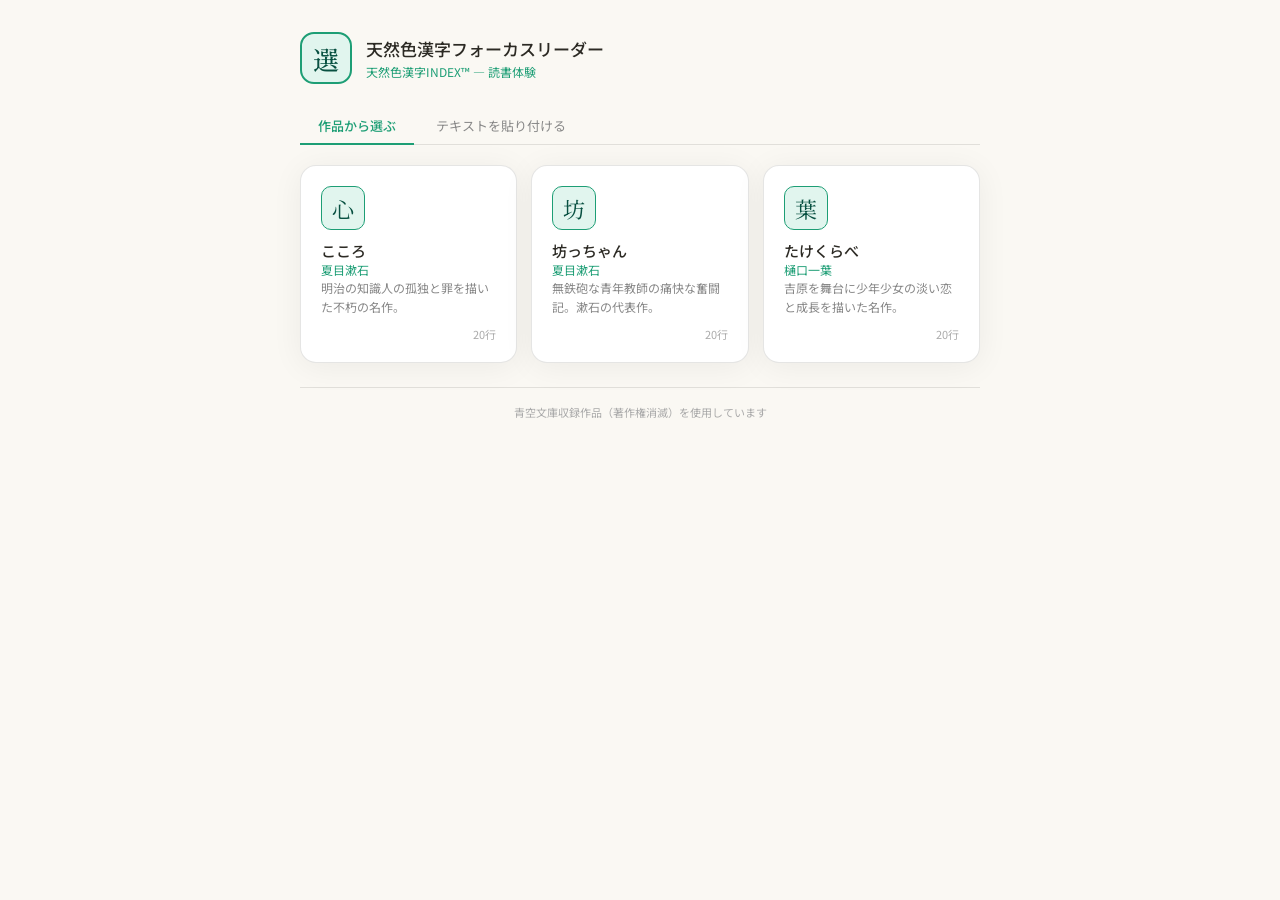
==== index.html @ ae659292 "first commit" ====
<!DOCTYPE html>
<html lang="ja">
<head>
  <meta charset="UTF-8">
  <meta name="viewport" content="width=device-width, initial-scale=1.0">
  <title>天然色漢字フォーカスリーダー</title>
  <link rel="preconnect" href="https://fonts.googleapis.com">
  <link href="https://fonts.googleapis.com/css2?family=Noto+Serif+JP:wght@300;400;500&family=Noto+Sans+JP:wght@300;400;500&display=swap" rel="stylesheet">
  <link rel="stylesheet" href="css/style.css">
</head>
<body>

<div id="top-app">
  <header id="top-header">
    <div id="logo-kanji">選</div>
    <div>
      <div id="logo-title">天然色漢字フォーカスリーダー</div>
      <div id="logo-sub">天然色漢字INDEX™ — 読書体験</div>
    </div>
  </header>

  <!-- モード切替タブ -->
  <div id="mode-tabs">
    <button class="mode-tab active" data-tab="books">作品から選ぶ</button>
    <button class="mode-tab" data-tab="custom">テキストを貼り付ける</button>
  </div>

  <!-- 作品選択 -->
  <main id="tab-books">
    <div id="book-grid"></div>
  </main>

  <!-- テキスト入力 -->
  <div id="tab-custom" style="display:none">
    <p class="section-label">論文・資料・ビジネス文書などを貼り付けてください</p>
    <textarea id="input-text" placeholder="ここにテキストを貼り付けてください。長文の資料、論文、ビジネス文書など何でもOKです。"></textarea>

    <p class="section-label">区切り方を選択</p>
    <div class="split-row">
      <button class="split-btn active" data-mode="kuten">句点（。）ごと</button>
      <button class="split-btn" data-mode="touten">読点（、）ごと</button>
      <button class="split-btn" data-mode="both">句点＋読点</button>
      <button class="split-btn" data-mode="line">改行ごと</button>
      <button class="split-btn" data-mode="word">単語ごと</button>
    </div>

    <button id="start-custom-btn" disabled>読み始める</button>
  </div>

  <footer id="top-footer">
    青空文庫収録作品（著作権消滅）を使用しています
  </footer>
</div>

<script src="data/kokoro.js"></script>
<script src="data/botchan.js"></script>
<script src="data/takekurabe.js"></script>
<script>
  // --- タブ切替 ---
  const tabs = document.querySelectorAll('.mode-tab');
  tabs.forEach(tab => {
    tab.addEventListener('click', () => {
      tabs.forEach(t => t.classList.remove('active'));
      tab.classList.add('active');
      document.getElementById('tab-books').style.display = tab.dataset.tab === 'books' ? 'block' : 'none';
      document.getElementById('tab-custom').style.display = tab.dataset.tab === 'custom' ? 'block' : 'none';
    });
  });

  // --- 作品カード生成 ---
  const books = [KOKORO, BOTCHAN, TAKEKURABE];
  const grid = document.getElementById('book-grid');
  books.forEach(book => {
    const card = document.createElement('div');
    card.className = 'book-card';
    card.innerHTML = `
      <div class="book-kanji">${book.kanji}</div>
      <div class="book-info">
        <div class="book-title">${book.title}</div>
        <div class="book-author">${book.author}</div>
        <div class="book-desc">${book.description}</div>
      </div>
      <div class="book-lines">${book.lines.length}行</div>
    `;
    card.addEventListener('click', () => {
      localStorage.setItem('selectedBook', book.id);
      localStorage.removeItem('customChunks');
      window.location.href = 'reader.html';
    });
    grid.appendChild(card);
  });

  // --- 区切りモード選択 ---
  let splitMode = 'kuten';
  document.querySelectorAll('.split-btn').forEach(btn => {
    btn.addEventListener('click', () => {
      document.querySelectorAll('.split-btn').forEach(b => b.classList.remove('active'));
      btn.classList.add('active');
      splitMode = btn.dataset.mode;
    });
  });

  // --- テキスト入力 ---
  const inputText = document.getElementById('input-text');
  const startBtn = document.getElementById('start-custom-btn');

  inputText.addEventListener('input', () => {
    startBtn.disabled = inputText.value.trim().length < 5;
  });

  function splitText(text, m) {
    let parts = [];
    if (m === 'kuten')  parts = text.split(/(?<=。)/).map(s => s.trim()).filter(Boolean);
    else if (m === 'touten') parts = text.split(/(?<=、)/).map(s => s.trim()).filter(Boolean);
    else if (m === 'both')   parts = text.split(/(?<=[。、])/).map(s => s.trim()).filter(Boolean);
    else if (m === 'line')   parts = text.split(/\n+/).map(s => s.trim()).filter(Boolean);
    else if (m === 'word')   parts = text.match(/[\u4e00-\u9fff\u3040-\u30ff\uff00-\uffef]{1,8}|[a-zA-Z0-9]+|[^\s]/g) || [];
    return parts.filter(p => p.length > 0);
  }

  startBtn.addEventListener('click', () => {
    const text = inputText.value.trim();
    const chunks = splitText(text, splitMode);
    if (chunks.length === 0) return;
    localStorage.setItem('customChunks', JSON.stringify(chunks));
    localStorage.setItem('splitMode', splitMode);
    localStorage.removeItem('selectedBook');
    window.location.href = 'reader.html';
  });
</script>
</body>
</html>
---- css/style.css ----
/* ===== 天然色漢字フォーカスリーダー v3 — 共通スタイル ===== */

*, *::before, *::after { box-sizing: border-box; margin: 0; padding: 0; }

:root {
  --ac: #1d9e75;
  --ac-bg: #e1f5ee;
  --ac-text: #085041;
  --tx: #2c2a24;
  --su: #fff;
  --bd: rgba(44,42,36,0.12);
  --mu: rgba(44,42,36,0.13);
  --shadow: 0 4px 32px rgba(0,0,0,0.06);
}

@media (prefers-color-scheme: dark) {
  :root {
    --ac: #5dcaa5;
    --ac-bg: #04342c;
    --ac-text: #9fe1cb;
    --tx: #e8e4d8;
    --su: #1e1d1a;
    --bd: rgba(232,228,216,0.1);
    --mu: rgba(232,228,216,0.12);
    --shadow: 0 4px 32px rgba(0,0,0,0.3);
  }
}

html, body {
  min-height: 100%;
  background: #faf8f3;
  color: var(--tx);
  font-family: 'Noto Serif JP', serif;
}

@media (prefers-color-scheme: dark) {
  html, body { background: #141412; }
}

/* ===== トップページ ===== */

body:has(#top-app) {
  display: flex;
  align-items: flex-start;
  justify-content: center;
  padding: 2rem 1.5rem;
}

#top-app { width: 100%; max-width: 680px; }

#top-header {
  display: flex;
  align-items: center;
  gap: 14px;
  margin-bottom: 1.5rem;
}

#logo-kanji {
  width: 52px;
  height: 52px;
  border-radius: 14px;
  background: var(--ac-bg);
  border: 2px solid var(--ac);
  display: flex;
  align-items: center;
  justify-content: center;
  font-size: 26px;
  color: var(--ac-text);
  font-family: 'Noto Serif JP', serif;
  font-weight: 500;
  flex-shrink: 0;
}

#logo-title {
  font-size: 17px;
  font-weight: 500;
  color: var(--tx);
  font-family: 'Noto Sans JP', sans-serif;
}

#logo-sub {
  font-size: 12px;
  color: var(--ac);
  font-family: 'Noto Sans JP', sans-serif;
  margin-top: 2px;
}

/* モード切替タブ */
#mode-tabs {
  display: flex;
  gap: 4px;
  margin-bottom: 1.25rem;
  border-bottom: 1px solid var(--bd);
  padding-bottom: 0;
}

.mode-tab {
  padding: 8px 18px;
  font-size: 13px;
  font-family: 'Noto Sans JP', sans-serif;
  color: #888;
  background: none;
  border: none;
  border-bottom: 2px solid transparent;
  cursor: pointer;
  transition: all 0.15s;
  margin-bottom: -1px;
}

.mode-tab:hover { color: var(--tx); }

.mode-tab.active {
  color: var(--ac);
  border-bottom-color: var(--ac);
  font-weight: 500;
}

/* 作品グリッド */
#book-grid {
  display: grid;
  grid-template-columns: repeat(auto-fill, minmax(200px, 1fr));
  gap: 14px;
  margin-bottom: 1.5rem;
}

.book-card {
  background: var(--su);
  border: 1px solid var(--bd);
  border-radius: 16px;
  padding: 1.25rem;
  cursor: pointer;
  transition: all 0.2s ease;
  display: flex;
  flex-direction: column;
  gap: 10px;
  box-shadow: var(--shadow);
}

.book-card:hover {
  border-color: var(--ac);
  transform: translateY(-2px);
}

.book-kanji {
  width: 44px;
  height: 44px;
  border-radius: 10px;
  background: var(--ac-bg);
  border: 1.5px solid var(--ac);
  display: flex;
  align-items: center;
  justify-content: center;
  font-size: 22px;
  color: var(--ac-text);
  font-family: 'Noto Serif JP', serif;
}

.book-title {
  font-size: 15px;
  font-weight: 500;
  color: var(--tx);
  font-family: 'Noto Sans JP', sans-serif;
}

.book-author {
  font-size: 12px;
  color: var(--ac);
  font-family: 'Noto Sans JP', sans-serif;
}

.book-desc {
  font-size: 12px;
  color: #888;
  font-family: 'Noto Sans JP', sans-serif;
  line-height: 1.6;
}

.book-lines {
  font-size: 11px;
  color: #aaa;
  font-family: 'Noto Sans JP', sans-serif;
  text-align: right;
}

/* テキスト入力エリア */
#tab-custom { padding-bottom: 1.5rem; }

.section-label {
  display: block;
  font-size: 12px;
  color: #888;
  font-family: 'Noto Sans JP', sans-serif;
  margin-bottom: 8px;
}

textarea {
  width: 100%;
  height: 160px;
  padding: 12px;
  border: 1px solid var(--bd);
  border-radius: 12px;
  background: var(--su);
  color: var(--tx);
  font-size: 14px;
  font-family: 'Noto Serif JP', serif;
  line-height: 1.8;
  resize: vertical;
  margin-bottom: 16px;
  transition: border-color 0.15s;
}

textarea:focus { outline: none; border-color: var(--ac); }

.split-row {
  display: flex;
  gap: 8px;
  flex-wrap: wrap;
  margin-bottom: 16px;
}

.split-btn {
  padding: 7px 14px;
  border-radius: 8px;
  border: 1px solid var(--bd);
  background: var(--su);
  color: var(--tx);
  font-size: 13px;
  font-family: 'Noto Sans JP', sans-serif;
  cursor: pointer;
  transition: all 0.15s;
}

.split-btn:hover { background: var(--ac-bg); border-color: var(--ac); color: var(--ac-text); }

.split-btn.active {
  background: var(--ac-bg);
  border-color: var(--ac);
  color: var(--ac-text);
  font-weight: 500;
}

#start-custom-btn {
  width: 100%;
  padding: 12px;
  border-radius: 10px;
  border: none;
  background: var(--ac);
  color: #fff;
  font-size: 15px;
  font-family: 'Noto Sans JP', sans-serif;
  cursor: pointer;
  transition: opacity 0.15s;
}

#start-custom-btn:hover { opacity: 0.88; }
#start-custom-btn:disabled { opacity: 0.35; cursor: default; }

#top-footer {
  font-size: 11px;
  color: #aaa;
  font-family: 'Noto Sans JP', sans-serif;
  text-align: center;
  padding-top: 1rem;
  border-top: 1px solid var(--bd);
}

/* ===== 読書ページ ===== */

body:has(#app) {
  display: flex;
  align-items: center;
  justify-content: center;
  min-height: 100vh;
  padding: 1.5rem;
}

#app {
  width: 100%;
  max-width: 640px;
  background: var(--su);
  border-radius: 20px;
  border: 1px solid var(--bd);
  overflow: hidden;
  box-shadow: var(--shadow);
}

#header {
  padding: 1rem 1.5rem;
  border-bottom: 1px solid var(--bd);
  display: flex;
  align-items: center;
  gap: 12px;
}

#btn-back {
  font-size: 12px;
  color: var(--ac);
  font-family: 'Noto Sans JP', sans-serif;
  background: none;
  border: none;
  cursor: pointer;
  padding: 4px 0;
  white-space: nowrap;
  flex-shrink: 0;
}

#btn-back:hover { text-decoration: underline; }

#kanji-badge {
  width: 44px;
  height: 44px;
  border-radius: 11px;
  background: var(--ac-bg);
  border: 2px solid var(--ac);
  display: flex;
  align-items: center;
  justify-content: center;
  font-size: 22px;
  color: var(--ac-text);
  font-family: 'Noto Serif JP', serif;
  font-weight: 500;
  flex-shrink: 0;
  transition: all 0.4s ease;
}

#header-info { flex: 1; min-width: 0; }

#header-title {
  font-size: 14px;
  font-weight: 500;
  color: var(--tx);
  font-family: 'Noto Sans JP', sans-serif;
  white-space: nowrap;
  overflow: hidden;
  text-overflow: ellipsis;
}

#header-sub {
  font-size: 11px;
  color: #888;
  font-family: 'Noto Sans JP', sans-serif;
  margin-top: 1px;
}

#brand {
  font-size: 10px;
  font-family: 'Noto Sans JP', sans-serif;
  color: var(--ac);
  letter-spacing: 0.04em;
  background: var(--ac-bg);
  padding: 3px 8px;
  border-radius: 6px;
  white-space: nowrap;
  flex-shrink: 0;
}

#progress-wrap {
  height: 2px;
  background: var(--mu);
  margin: 10px 16px 0;
  border-radius: 2px;
  overflow: hidden;
}

#progress-bar {
  height: 100%;
  background: var(--ac);
  border-radius: 2px;
  transition: width 0.35s ease;
  width: 0%;
}

#progress-label {
  font-size: 11px;
  color: #888;
  font-family: 'Noto Sans JP', sans-serif;
  text-align: right;
  padding: 3px 16px 0;
}

#chunk-info {
  font-size: 11px;
  color: var(--ac);
  font-family: 'Noto Sans JP', sans-serif;
  text-align: center;
  padding: 4px 16px 6px;
  min-height: 24px;
}

#reader-area { position: relative; }

#stage {
  height: 300px;
  overflow: hidden;
  position: relative;
  padding: 0 24px;
}

#track {
  display: flex;
  flex-direction: row;
  height: 100%;
  transition: transform 0.45s cubic-bezier(0.4, 0, 0.2, 1);
  will-change: transform;
}

.col {
  display: flex;
  flex-direction: column;
  justify-content: flex-start;
  writing-mode: vertical-rl;
  text-orientation: mixed;
  height: 100%;
  padding: 16px 0;
  flex-shrink: 0;
  transition: all 0.4s;
  cursor: pointer;
  border-radius: 8px;
}

.col .ct {
  font-family: 'Noto Serif JP', serif;
  letter-spacing: 0.1em;
  line-height: 2;
  font-size: 17px;
  transition: opacity 0.4s, color 0.4s;
}

.col.future .ct  { color: var(--ac); opacity: 0.45; font-weight: 300; }
.col.active .ct  { color: var(--tx); opacity: 1; font-weight: 400; }
.col.active      { background: var(--ac-bg); padding: 16px 8px; }
.col.near .ct    { color: var(--tx); opacity: 0.5; font-weight: 300; }
.col.far .ct     { color: var(--tx); opacity: 0.15; font-weight: 300; }

#fade-l, #fade-r {
  position: absolute;
  top: 0;
  width: 48px;
  height: 100%;
  pointer-events: none;
  z-index: 2;
}

#fade-l { left: 0; background: linear-gradient(to right, var(--su), transparent); }
#fade-r { right: 0; background: linear-gradient(to left, var(--su), transparent); }

#complete-banner {
  display: none;
  flex-direction: column;
  align-items: center;
  justify-content: center;
  gap: 12px;
  padding: 2.5rem 2rem;
  text-align: center;
  height: 300px;
}

#complete-kanji {
  width: 68px;
  height: 68px;
  border-radius: 16px;
  background: var(--ac-bg);
  border: 2px solid var(--ac);
  display: flex;
  align-items: center;
  justify-content: center;
  font-size: 34px;
  color: var(--ac-text);
  font-family: 'Noto Serif JP', serif;
}

#complete-msg {
  font-size: 18px;
  font-weight: 500;
  color: var(--tx);
  font-family: 'Noto Sans JP', sans-serif;
}

#complete-sub {
  font-size: 13px;
  color: #888;
  font-family: 'Noto Sans JP', sans-serif;
}

#reset-btn, #back-btn {
  padding: 10px 24px;
  border-radius: 10px;
  font-size: 14px;
  font-family: 'Noto Sans JP', sans-serif;
  cursor: pointer;
  transition: background 0.15s;
}

#reset-btn { border: 1px solid var(--ac); background: transparent; color: var(--ac); }
#reset-btn:hover { background: var(--ac-bg); }
#back-btn { border: 1px solid var(--bd); background: transparent; color: #888; }
#back-btn:hover { background: var(--ac-bg); color: var(--ac); }

#hint {
  font-size: 11px;
  color: #bbb;
  font-family: 'Noto Sans JP', sans-serif;
  text-align: center;
  padding: 0 16px 6px;
}

#controls {
  display: flex;
  align-items: center;
  justify-content: space-between;
  padding: 10px 16px 14px;
  border-top: 1px solid var(--bd);
  gap: 10px;
}

.ctrl-btn {
  display: flex;
  align-items: center;
  gap: 5px;
  padding: 8px 14px;
  border-radius: 9px;
  border: 0.5px solid var(--bd);
  background: transparent;
  color: var(--tx);
  font-size: 13px;
  font-family: 'Noto Sans JP', sans-serif;
  cursor: pointer;
  transition: background 0.15s;
}

.ctrl-btn:hover { background: var(--ac-bg); }
.ctrl-btn:disabled { opacity: 0.25; cursor: default; }
.ctrl-btn:disabled:hover { background: transparent; }
.ctrl-btn.primary { background: var(--ac); border-color: var(--ac); color: #fff; }
.ctrl-btn.primary:hover { opacity: 0.88; }

#speed-wrap { display: flex; flex-direction: column; align-items: center; gap: 5px; }
#speed-row { display: flex; align-items: center; gap: 7px; }
#speed-row label { font-size: 11px; color: #888; font-family: 'Noto Sans JP', sans-serif; }

input[type=range] {
  -webkit-appearance: none;
  appearance: none;
  width: 72px;
  height: 4px;
  border-radius: 2px;
  background: var(--mu);
  outline: none;
}

input[type=range]::-webkit-slider-thumb {
  -webkit-appearance: none;
  width: 15px;
  height: 15px;
  border-radius: 50%;
  background: var(--ac);
  cursor: pointer;
}

/* ===== レスポンシブ ===== */

@media (max-width: 480px) {
  body:has(#app) { padding: 0; align-items: flex-start; }
  #app { border-radius: 0; box-shadow: none; min-height: 100vh; }
  .ctrl-btn { padding: 8px 10px; font-size: 12px; }
  #brand { display: none; }
  body:has(#top-app) { padding: 1rem; }
  #book-grid { grid-template-columns: 1fr 1fr; gap: 10px; }
  .split-btn { font-size: 12px; padding: 6px 10px; }
}
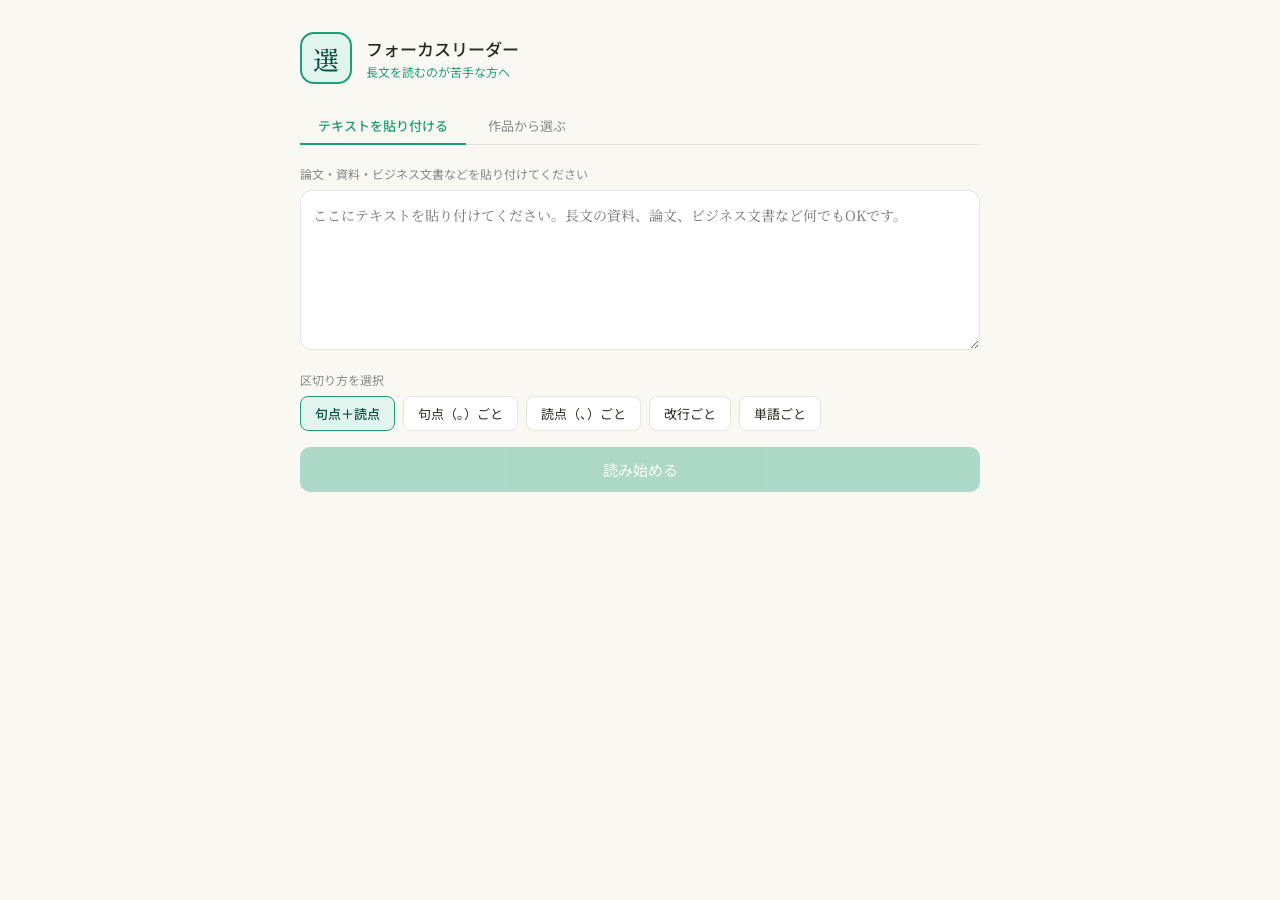
==== commit b5ab40cf: "UI修正" ====
--- a/index.html
+++ b/index.html
@@ -3,7 +3,7 @@
 <head>
   <meta charset="UTF-8">
   <meta name="viewport" content="width=device-width, initial-scale=1.0">
-  <title>天然色漢字フォーカスリーダー</title>
+  <title>フォーカスリーダー</title>
   <link rel="preconnect" href="https://fonts.googleapis.com">
   <link href="https://fonts.googleapis.com/css2?family=Noto+Serif+JP:wght@300;400;500&family=Noto+Sans+JP:wght@300;400;500&display=swap" rel="stylesheet">
   <link rel="stylesheet" href="css/style.css">
@@ -14,32 +14,32 @@
   <header id="top-header">
     <div id="logo-kanji">選</div>
     <div>
-      <div id="logo-title">天然色漢字フォーカスリーダー</div>
-      <div id="logo-sub">天然色漢字INDEX™ — 読書体験</div>
+      <div id="logo-title">フォーカスリーダー</div>
+      <div id="logo-sub">長文を読むのが苦手な方へ</div>
     </div>
   </header>
 
   <!-- モード切替タブ -->
   <div id="mode-tabs">
-    <button class="mode-tab active" data-tab="books">作品から選ぶ</button>
-    <button class="mode-tab" data-tab="custom">テキストを貼り付ける</button>
+    <button class="mode-tab active" data-tab="custom">テキストを貼り付ける</button>
+    <button class="mode-tab" data-tab="books">作品から選ぶ</button>
   </div>
 
   <!-- 作品選択 -->
-  <main id="tab-books">
+  <main id="tab-books" style="display:none">
     <div id="book-grid"></div>
   </main>
 
   <!-- テキスト入力 -->
-  <div id="tab-custom" style="display:none">
+  <div id="tab-custom">
     <p class="section-label">論文・資料・ビジネス文書などを貼り付けてください</p>
     <textarea id="input-text" placeholder="ここにテキストを貼り付けてください。長文の資料、論文、ビジネス文書など何でもOKです。"></textarea>
 
     <p class="section-label">区切り方を選択</p>
     <div class="split-row">
-      <button class="split-btn active" data-mode="kuten">句点（。）ごと</button>
+      <button class="split-btn active" data-mode="both">句点＋読点</button>
+      <button class="split-btn" data-mode="kuten">句点（。）ごと</button>
       <button class="split-btn" data-mode="touten">読点（、）ごと</button>
-      <button class="split-btn" data-mode="both">句点＋読点</button>
       <button class="split-btn" data-mode="line">改行ごと</button>
       <button class="split-btn" data-mode="word">単語ごと</button>
     </div>
@@ -47,9 +47,6 @@
     <button id="start-custom-btn" disabled>読み始める</button>
   </div>
 
-  <footer id="top-footer">
-    青空文庫収録作品（著作権消滅）を使用しています
-  </footer>
 </div>
 
 <script src="data/kokoro.js"></script>
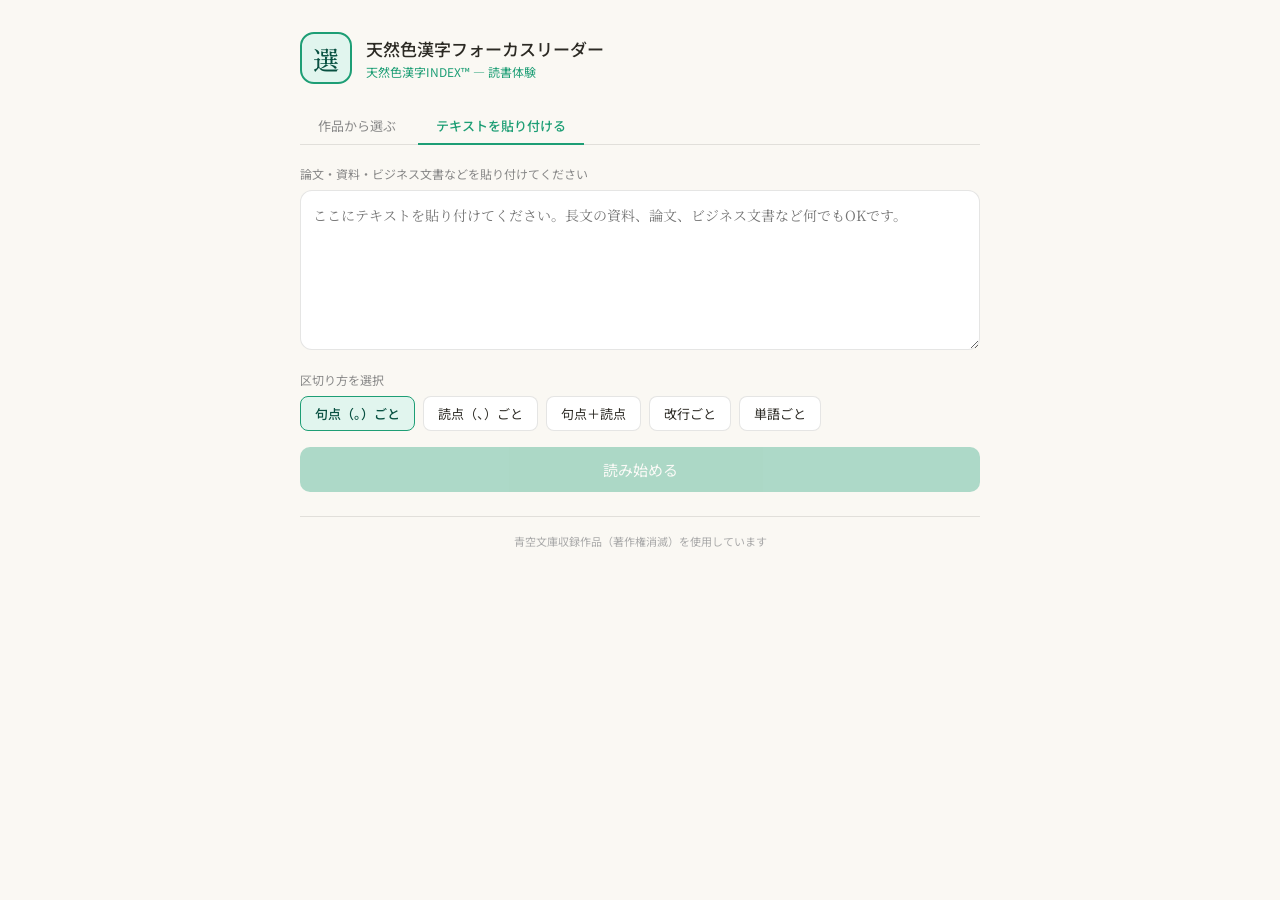
==== commit 83cf3e9a: "横書き追加" ====
--- a/index.html
+++ b/index.html
@@ -3,7 +3,7 @@
 <head>
   <meta charset="UTF-8">
   <meta name="viewport" content="width=device-width, initial-scale=1.0">
-  <title>フォーカスリーダー</title>
+  <title>天然色漢字フォーカスリーダー</title>
   <link rel="preconnect" href="https://fonts.googleapis.com">
   <link href="https://fonts.googleapis.com/css2?family=Noto+Serif+JP:wght@300;400;500&family=Noto+Sans+JP:wght@300;400;500&display=swap" rel="stylesheet">
   <link rel="stylesheet" href="css/style.css">
@@ -14,46 +14,43 @@
   <header id="top-header">
     <div id="logo-kanji">選</div>
     <div>
-      <div id="logo-title">フォーカスリーダー</div>
-      <div id="logo-sub">長文を読むのが苦手な方へ</div>
+      <div id="logo-title">天然色漢字フォーカスリーダー</div>
+      <div id="logo-sub">天然色漢字INDEX™ — 読書体験</div>
     </div>
   </header>
 
-  <!-- モード切替タブ -->
   <div id="mode-tabs">
+    <button class="mode-tab" data-tab="books">作品から選ぶ</button>
     <button class="mode-tab active" data-tab="custom">テキストを貼り付ける</button>
-    <button class="mode-tab" data-tab="books">作品から選ぶ</button>
   </div>
 
-  <!-- 作品選択 -->
   <main id="tab-books" style="display:none">
     <div id="book-grid"></div>
   </main>
 
-  <!-- テキスト入力 -->
   <div id="tab-custom">
     <p class="section-label">論文・資料・ビジネス文書などを貼り付けてください</p>
     <textarea id="input-text" placeholder="ここにテキストを貼り付けてください。長文の資料、論文、ビジネス文書など何でもOKです。"></textarea>
-
     <p class="section-label">区切り方を選択</p>
     <div class="split-row">
-      <button class="split-btn active" data-mode="both">句点＋読点</button>
-      <button class="split-btn" data-mode="kuten">句点（。）ごと</button>
+      <button class="split-btn active" data-mode="kuten">句点（。）ごと</button>
       <button class="split-btn" data-mode="touten">読点（、）ごと</button>
+      <button class="split-btn" data-mode="both">句点＋読点</button>
       <button class="split-btn" data-mode="line">改行ごと</button>
       <button class="split-btn" data-mode="word">単語ごと</button>
     </div>
-
     <button id="start-custom-btn" disabled>読み始める</button>
   </div>
 
+  <footer id="top-footer">
+    青空文庫収録作品（著作権消滅）を使用しています
+  </footer>
 </div>
 
 <script src="data/kokoro.js"></script>
 <script src="data/botchan.js"></script>
 <script src="data/takekurabe.js"></script>
 <script>
-  // --- タブ切替 ---
   const tabs = document.querySelectorAll('.mode-tab');
   tabs.forEach(tab => {
     tab.addEventListener('click', () => {
@@ -64,7 +61,6 @@
     });
   });
 
-  // --- 作品カード生成 ---
   const books = [KOKORO, BOTCHAN, TAKEKURABE];
   const grid = document.getElementById('book-grid');
   books.forEach(book => {
@@ -87,7 +83,6 @@
     grid.appendChild(card);
   });
 
-  // --- 区切りモード選択 ---
   let splitMode = 'kuten';
   document.querySelectorAll('.split-btn').forEach(btn => {
     btn.addEventListener('click', () => {
@@ -97,28 +92,22 @@
     });
   });
 
-  // --- テキスト入力 ---
   const inputText = document.getElementById('input-text');
   const startBtn = document.getElementById('start-custom-btn');
-
-  inputText.addEventListener('input', () => {
-    startBtn.disabled = inputText.value.trim().length < 5;
-  });
+  inputText.addEventListener('input', () => { startBtn.disabled = inputText.value.trim().length < 5; });
 
   function splitText(text, m) {
-    let parts = [];
-    if (m === 'kuten')  parts = text.split(/(?<=。)/).map(s => s.trim()).filter(Boolean);
-    else if (m === 'touten') parts = text.split(/(?<=、)/).map(s => s.trim()).filter(Boolean);
-    else if (m === 'both')   parts = text.split(/(?<=[。、])/).map(s => s.trim()).filter(Boolean);
-    else if (m === 'line')   parts = text.split(/\n+/).map(s => s.trim()).filter(Boolean);
-    else if (m === 'word')   parts = text.match(/[\u4e00-\u9fff\u3040-\u30ff\uff00-\uffef]{1,8}|[a-zA-Z0-9]+|[^\s]/g) || [];
-    return parts.filter(p => p.length > 0);
+    if (m === 'kuten')  return text.split(/(?<=。)/).map(s => s.trim()).filter(Boolean);
+    if (m === 'touten') return text.split(/(?<=、)/).map(s => s.trim()).filter(Boolean);
+    if (m === 'both')   return text.split(/(?<=[。、])/).map(s => s.trim()).filter(Boolean);
+    if (m === 'line')   return text.split(/\n+/).map(s => s.trim()).filter(Boolean);
+    if (m === 'word')   return text.match(/[\u4e00-\u9fff\u3040-\u30ff]{1,8}|[a-zA-Z0-9]+|[^\s]/g) || [];
+    return [];
   }
 
   startBtn.addEventListener('click', () => {
-    const text = inputText.value.trim();
-    const chunks = splitText(text, splitMode);
-    if (chunks.length === 0) return;
+    const chunks = splitText(inputText.value.trim(), splitMode);
+    if (!chunks.length) return;
     localStorage.setItem('customChunks', JSON.stringify(chunks));
     localStorage.setItem('splitMode', splitMode);
     localStorage.removeItem('selectedBook');
--- a/css/style.css
+++ b/css/style.css
@@ -1,4 +1,4 @@
-/* ===== 天然色漢字フォーカスリーダー v3 — 共通スタイル ===== */
+/* ===== 天然色漢字フォーカスリーダー v4 — 共通スタイル ===== */
 
 *, *::before, *::after { box-sizing: border-box; margin: 0; padding: 0; }
 
@@ -56,439 +56,313 @@
 }
 
 #logo-kanji {
-  width: 52px;
-  height: 52px;
+  width: 52px; height: 52px;
   border-radius: 14px;
   background: var(--ac-bg);
   border: 2px solid var(--ac);
-  display: flex;
-  align-items: center;
-  justify-content: center;
-  font-size: 26px;
-  color: var(--ac-text);
-  font-family: 'Noto Serif JP', serif;
-  font-weight: 500;
-  flex-shrink: 0;
-}
-
-#logo-title {
-  font-size: 17px;
-  font-weight: 500;
-  color: var(--tx);
-  font-family: 'Noto Sans JP', sans-serif;
-}
-
-#logo-sub {
-  font-size: 12px;
-  color: var(--ac);
-  font-family: 'Noto Sans JP', sans-serif;
-  margin-top: 2px;
-}
-
-/* モード切替タブ */
+  display: flex; align-items: center; justify-content: center;
+  font-size: 26px; color: var(--ac-text);
+  font-family: 'Noto Serif JP', serif; font-weight: 500; flex-shrink: 0;
+}
+
+#logo-title { font-size: 17px; font-weight: 500; color: var(--tx); font-family: 'Noto Sans JP', sans-serif; }
+#logo-sub { font-size: 12px; color: var(--ac); font-family: 'Noto Sans JP', sans-serif; margin-top: 2px; }
+
 #mode-tabs {
-  display: flex;
-  gap: 4px;
+  display: flex; gap: 4px;
   margin-bottom: 1.25rem;
   border-bottom: 1px solid var(--bd);
   padding-bottom: 0;
 }
 
 .mode-tab {
-  padding: 8px 18px;
-  font-size: 13px;
-  font-family: 'Noto Sans JP', sans-serif;
-  color: #888;
-  background: none;
-  border: none;
+  padding: 8px 18px; font-size: 13px;
+  font-family: 'Noto Sans JP', sans-serif;
+  color: #888; background: none; border: none;
   border-bottom: 2px solid transparent;
-  cursor: pointer;
-  transition: all 0.15s;
-  margin-bottom: -1px;
+  cursor: pointer; transition: all 0.15s; margin-bottom: -1px;
 }
 
 .mode-tab:hover { color: var(--tx); }
-
-.mode-tab.active {
-  color: var(--ac);
-  border-bottom-color: var(--ac);
-  font-weight: 500;
-}
-
-/* 作品グリッド */
+.mode-tab.active { color: var(--ac); border-bottom-color: var(--ac); font-weight: 500; }
+
 #book-grid {
   display: grid;
   grid-template-columns: repeat(auto-fill, minmax(200px, 1fr));
-  gap: 14px;
-  margin-bottom: 1.5rem;
+  gap: 14px; margin-bottom: 1.5rem;
 }
 
 .book-card {
-  background: var(--su);
-  border: 1px solid var(--bd);
-  border-radius: 16px;
-  padding: 1.25rem;
-  cursor: pointer;
-  transition: all 0.2s ease;
-  display: flex;
-  flex-direction: column;
-  gap: 10px;
+  background: var(--su); border: 1px solid var(--bd);
+  border-radius: 16px; padding: 1.25rem;
+  cursor: pointer; transition: all 0.2s ease;
+  display: flex; flex-direction: column; gap: 10px;
   box-shadow: var(--shadow);
 }
 
-.book-card:hover {
-  border-color: var(--ac);
-  transform: translateY(-2px);
-}
+.book-card:hover { border-color: var(--ac); transform: translateY(-2px); }
 
 .book-kanji {
-  width: 44px;
-  height: 44px;
-  border-radius: 10px;
-  background: var(--ac-bg);
-  border: 1.5px solid var(--ac);
-  display: flex;
-  align-items: center;
-  justify-content: center;
-  font-size: 22px;
-  color: var(--ac-text);
-  font-family: 'Noto Serif JP', serif;
-}
-
-.book-title {
-  font-size: 15px;
-  font-weight: 500;
-  color: var(--tx);
-  font-family: 'Noto Sans JP', sans-serif;
-}
-
-.book-author {
-  font-size: 12px;
-  color: var(--ac);
-  font-family: 'Noto Sans JP', sans-serif;
-}
-
-.book-desc {
-  font-size: 12px;
-  color: #888;
-  font-family: 'Noto Sans JP', sans-serif;
-  line-height: 1.6;
-}
-
-.book-lines {
-  font-size: 11px;
-  color: #aaa;
-  font-family: 'Noto Sans JP', sans-serif;
-  text-align: right;
-}
-
-/* テキスト入力エリア */
+  width: 44px; height: 44px; border-radius: 10px;
+  background: var(--ac-bg); border: 1.5px solid var(--ac);
+  display: flex; align-items: center; justify-content: center;
+  font-size: 22px; color: var(--ac-text); font-family: 'Noto Serif JP', serif;
+}
+
+.book-title { font-size: 15px; font-weight: 500; color: var(--tx); font-family: 'Noto Sans JP', sans-serif; }
+.book-author { font-size: 12px; color: var(--ac); font-family: 'Noto Sans JP', sans-serif; }
+.book-desc { font-size: 12px; color: #888; font-family: 'Noto Sans JP', sans-serif; line-height: 1.6; }
+.book-lines { font-size: 11px; color: #aaa; font-family: 'Noto Sans JP', sans-serif; text-align: right; }
+
 #tab-custom { padding-bottom: 1.5rem; }
 
 .section-label {
-  display: block;
-  font-size: 12px;
-  color: #888;
-  font-family: 'Noto Sans JP', sans-serif;
-  margin-bottom: 8px;
+  display: block; font-size: 12px; color: #888;
+  font-family: 'Noto Sans JP', sans-serif; margin-bottom: 8px;
 }
 
 textarea {
-  width: 100%;
-  height: 160px;
-  padding: 12px;
-  border: 1px solid var(--bd);
-  border-radius: 12px;
-  background: var(--su);
-  color: var(--tx);
-  font-size: 14px;
-  font-family: 'Noto Serif JP', serif;
-  line-height: 1.8;
-  resize: vertical;
-  margin-bottom: 16px;
+  width: 100%; height: 160px; padding: 12px;
+  border: 1px solid var(--bd); border-radius: 12px;
+  background: var(--su); color: var(--tx);
+  font-size: 14px; font-family: 'Noto Serif JP', serif;
+  line-height: 1.8; resize: vertical; margin-bottom: 16px;
   transition: border-color 0.15s;
 }
 
 textarea:focus { outline: none; border-color: var(--ac); }
 
-.split-row {
-  display: flex;
-  gap: 8px;
-  flex-wrap: wrap;
-  margin-bottom: 16px;
-}
+.split-row { display: flex; gap: 8px; flex-wrap: wrap; margin-bottom: 16px; }
 
 .split-btn {
-  padding: 7px 14px;
-  border-radius: 8px;
-  border: 1px solid var(--bd);
-  background: var(--su);
-  color: var(--tx);
-  font-size: 13px;
-  font-family: 'Noto Sans JP', sans-serif;
-  cursor: pointer;
-  transition: all 0.15s;
+  padding: 7px 14px; border-radius: 8px;
+  border: 1px solid var(--bd); background: var(--su);
+  color: var(--tx); font-size: 13px; font-family: 'Noto Sans JP', sans-serif;
+  cursor: pointer; transition: all 0.15s;
 }
 
 .split-btn:hover { background: var(--ac-bg); border-color: var(--ac); color: var(--ac-text); }
-
-.split-btn.active {
-  background: var(--ac-bg);
-  border-color: var(--ac);
-  color: var(--ac-text);
-  font-weight: 500;
-}
+.split-btn.active { background: var(--ac-bg); border-color: var(--ac); color: var(--ac-text); font-weight: 500; }
 
 #start-custom-btn {
-  width: 100%;
-  padding: 12px;
-  border-radius: 10px;
-  border: none;
-  background: var(--ac);
-  color: #fff;
-  font-size: 15px;
-  font-family: 'Noto Sans JP', sans-serif;
-  cursor: pointer;
-  transition: opacity 0.15s;
+  width: 100%; padding: 12px; border-radius: 10px; border: none;
+  background: var(--ac); color: #fff; font-size: 15px;
+  font-family: 'Noto Sans JP', sans-serif; cursor: pointer; transition: opacity 0.15s;
 }
 
 #start-custom-btn:hover { opacity: 0.88; }
 #start-custom-btn:disabled { opacity: 0.35; cursor: default; }
 
 #top-footer {
-  font-size: 11px;
-  color: #aaa;
-  font-family: 'Noto Sans JP', sans-serif;
-  text-align: center;
-  padding-top: 1rem;
+  font-size: 11px; color: #aaa;
+  font-family: 'Noto Sans JP', sans-serif;
+  text-align: center; padding-top: 1rem;
   border-top: 1px solid var(--bd);
 }
 
 /* ===== 読書ページ ===== */
 
 body:has(#app) {
-  display: flex;
-  align-items: center;
-  justify-content: center;
-  min-height: 100vh;
-  padding: 1.5rem;
+  display: flex; align-items: center; justify-content: center;
+  min-height: 100vh; padding: 1.5rem;
 }
 
 #app {
-  width: 100%;
-  max-width: 640px;
-  background: var(--su);
-  border-radius: 20px;
-  border: 1px solid var(--bd);
-  overflow: hidden;
+  width: 100%; max-width: 640px;
+  background: var(--su); border-radius: 20px;
+  border: 1px solid var(--bd); overflow: hidden;
   box-shadow: var(--shadow);
 }
 
 #header {
-  padding: 1rem 1.5rem;
-  border-bottom: 1px solid var(--bd);
-  display: flex;
-  align-items: center;
-  gap: 12px;
+  padding: 1rem 1.5rem; border-bottom: 1px solid var(--bd);
+  display: flex; align-items: center; gap: 12px;
 }
 
 #btn-back {
-  font-size: 12px;
-  color: var(--ac);
-  font-family: 'Noto Sans JP', sans-serif;
-  background: none;
-  border: none;
-  cursor: pointer;
-  padding: 4px 0;
-  white-space: nowrap;
-  flex-shrink: 0;
+  font-size: 12px; color: var(--ac);
+  font-family: 'Noto Sans JP', sans-serif;
+  background: none; border: none; cursor: pointer;
+  padding: 4px 0; white-space: nowrap; flex-shrink: 0;
 }
 
 #btn-back:hover { text-decoration: underline; }
 
 #kanji-badge {
-  width: 44px;
-  height: 44px;
-  border-radius: 11px;
-  background: var(--ac-bg);
-  border: 2px solid var(--ac);
-  display: flex;
-  align-items: center;
-  justify-content: center;
-  font-size: 22px;
-  color: var(--ac-text);
-  font-family: 'Noto Serif JP', serif;
-  font-weight: 500;
-  flex-shrink: 0;
-  transition: all 0.4s ease;
+  width: 44px; height: 44px; border-radius: 11px;
+  background: var(--ac-bg); border: 2px solid var(--ac);
+  display: flex; align-items: center; justify-content: center;
+  font-size: 22px; color: var(--ac-text);
+  font-family: 'Noto Serif JP', serif; font-weight: 500;
+  flex-shrink: 0; transition: all 0.4s ease;
 }
 
 #header-info { flex: 1; min-width: 0; }
 
 #header-title {
-  font-size: 14px;
-  font-weight: 500;
-  color: var(--tx);
-  font-family: 'Noto Sans JP', sans-serif;
-  white-space: nowrap;
-  overflow: hidden;
-  text-overflow: ellipsis;
-}
-
-#header-sub {
-  font-size: 11px;
-  color: #888;
-  font-family: 'Noto Sans JP', sans-serif;
-  margin-top: 1px;
-}
+  font-size: 14px; font-weight: 500; color: var(--tx);
+  font-family: 'Noto Sans JP', sans-serif;
+  white-space: nowrap; overflow: hidden; text-overflow: ellipsis;
+}
+
+#header-sub { font-size: 11px; color: #888; font-family: 'Noto Sans JP', sans-serif; margin-top: 1px; }
 
 #brand {
-  font-size: 10px;
-  font-family: 'Noto Sans JP', sans-serif;
-  color: var(--ac);
-  letter-spacing: 0.04em;
-  background: var(--ac-bg);
-  padding: 3px 8px;
-  border-radius: 6px;
-  white-space: nowrap;
-  flex-shrink: 0;
-}
+  font-size: 10px; font-family: 'Noto Sans JP', sans-serif;
+  color: var(--ac); letter-spacing: 0.04em;
+  background: var(--ac-bg); padding: 3px 8px;
+  border-radius: 6px; white-space: nowrap; flex-shrink: 0;
+}
+
+/* 縦書き・横書き切替バー */
+#mode-bar {
+  display: flex; align-items: center; justify-content: flex-end;
+  gap: 6px; padding: 8px 16px;
+  border-bottom: 0.5px solid var(--bd);
+}
+
+.mode-btn {
+  padding: 5px 14px; border-radius: 20px;
+  border: 1px solid var(--bd); background: transparent;
+  color: #888; font-size: 12px;
+  font-family: 'Noto Sans JP', sans-serif;
+  cursor: pointer; transition: all 0.15s;
+}
+
+.mode-btn:hover { background: var(--ac-bg); }
+.mode-btn.active { background: var(--ac-bg); border-color: var(--ac); color: var(--ac-text); font-weight: 500; }
 
 #progress-wrap {
-  height: 2px;
-  background: var(--mu);
-  margin: 10px 16px 0;
-  border-radius: 2px;
-  overflow: hidden;
+  height: 2px; background: var(--mu);
+  margin: 10px 16px 0; border-radius: 2px; overflow: hidden;
 }
 
 #progress-bar {
-  height: 100%;
-  background: var(--ac);
-  border-radius: 2px;
-  transition: width 0.35s ease;
-  width: 0%;
+  height: 100%; background: var(--ac);
+  border-radius: 2px; transition: width 0.35s ease; width: 0%;
 }
 
 #progress-label {
-  font-size: 11px;
-  color: #888;
-  font-family: 'Noto Sans JP', sans-serif;
-  text-align: right;
-  padding: 3px 16px 0;
+  font-size: 11px; color: #888;
+  font-family: 'Noto Sans JP', sans-serif;
+  text-align: right; padding: 3px 16px 0;
 }
 
 #chunk-info {
-  font-size: 11px;
-  color: var(--ac);
-  font-family: 'Noto Sans JP', sans-serif;
-  text-align: center;
-  padding: 4px 16px 6px;
-  min-height: 24px;
+  font-size: 11px; color: var(--ac);
+  font-family: 'Noto Sans JP', sans-serif;
+  text-align: center; padding: 4px 16px 6px; min-height: 24px;
 }
 
 #reader-area { position: relative; }
 
-#stage {
-  height: 300px;
-  overflow: hidden;
-  position: relative;
-  padding: 0 24px;
-}
-
-#track {
-  display: flex;
-  flex-direction: row;
-  height: 100%;
+/* 縦書きステージ */
+#stage-tate {
+  height: 300px; overflow: hidden;
+  position: relative; padding: 0 24px;
+}
+
+#track-tate {
+  display: flex; flex-direction: row; height: 100%;
   transition: transform 0.45s cubic-bezier(0.4, 0, 0.2, 1);
   will-change: transform;
 }
 
-.col {
-  display: flex;
-  flex-direction: column;
-  justify-content: flex-start;
-  writing-mode: vertical-rl;
-  text-orientation: mixed;
-  height: 100%;
-  padding: 16px 0;
-  flex-shrink: 0;
-  transition: all 0.4s;
-  cursor: pointer;
-  border-radius: 8px;
-}
-
-.col .ct {
-  font-family: 'Noto Serif JP', serif;
-  letter-spacing: 0.1em;
-  line-height: 2;
-  font-size: 17px;
+.col-tate {
+  display: flex; flex-direction: column; justify-content: flex-start;
+  writing-mode: vertical-rl; text-orientation: mixed;
+  height: 100%; padding: 16px 0; flex-shrink: 0;
+  transition: all 0.4s; cursor: pointer; border-radius: 8px;
+}
+
+.col-tate .ct {
+  font-family: 'Noto Serif JP', serif; letter-spacing: 0.1em;
+  line-height: 2; font-size: 17px;
   transition: opacity 0.4s, color 0.4s;
 }
 
-.col.future .ct  { color: var(--ac); opacity: 0.45; font-weight: 300; }
-.col.active .ct  { color: var(--tx); opacity: 1; font-weight: 400; }
-.col.active      { background: var(--ac-bg); padding: 16px 8px; }
-.col.near .ct    { color: var(--tx); opacity: 0.5; font-weight: 300; }
-.col.far .ct     { color: var(--tx); opacity: 0.15; font-weight: 300; }
-
+.col-tate.future .ct { color: var(--ac); opacity: 0.45; font-weight: 300; }
+.col-tate.active .ct { color: var(--tx); opacity: 1; font-weight: 400; }
+.col-tate.active { background: var(--ac-bg); padding: 16px 8px; }
+.col-tate.near .ct { opacity: 0.5; font-weight: 300; }
+.col-tate.far .ct { opacity: 0.15; font-weight: 300; }
+
+/* 横書きステージ */
+#stage-yoko {
+  height: 300px; overflow: hidden;
+  position: relative; padding: 0 24px;
+}
+
+#track-yoko {
+  display: flex; flex-direction: column; width: 100%;
+  transition: transform 0.45s cubic-bezier(0.4, 0, 0.2, 1);
+  will-change: transform;
+}
+
+.col-yoko {
+  padding: 12px 16px; border-radius: 8px;
+  transition: all 0.4s; cursor: pointer; flex-shrink: 0;
+}
+
+.col-yoko .ct {
+  font-family: 'Noto Serif JP', serif; letter-spacing: 0.04em;
+  line-height: 1.9; font-size: 17px;
+  transition: opacity 0.4s, color 0.4s; display: block;
+}
+
+.col-yoko.future .ct { color: var(--ac); opacity: 0.45; font-weight: 300; }
+.col-yoko.active .ct { color: var(--tx); opacity: 1; font-weight: 400; }
+.col-yoko.active { background: var(--ac-bg); }
+.col-yoko.near .ct { opacity: 0.5; font-weight: 300; }
+.col-yoko.far .ct { opacity: 0.15; font-weight: 300; }
+
+/* フェード */
 #fade-l, #fade-r {
-  position: absolute;
-  top: 0;
-  width: 48px;
-  height: 100%;
-  pointer-events: none;
-  z-index: 2;
+  position: absolute; top: 0; width: 48px; height: 100%;
+  pointer-events: none; z-index: 2;
 }
 
 #fade-l { left: 0; background: linear-gradient(to right, var(--su), transparent); }
 #fade-r { right: 0; background: linear-gradient(to left, var(--su), transparent); }
 
+#fade-t, #fade-b {
+  position: absolute; left: 0; width: 100%; height: 48px;
+  pointer-events: none; z-index: 2;
+}
+
+#fade-t { top: 0; background: linear-gradient(to bottom, var(--su), transparent); }
+#fade-b { bottom: 0; background: linear-gradient(to top, var(--su), transparent); }
+
+/* リサイザー */
+#stage-resizer {
+  height: 18px; display: flex; align-items: center; justify-content: center;
+  cursor: ns-resize; color: #bbb;
+  border-top: 0.5px solid var(--bd); border-bottom: 0.5px solid var(--bd);
+  font-size: 14px; user-select: none; transition: background 0.15s;
+}
+
+#stage-resizer:hover { background: var(--ac-bg); color: var(--ac); }
+
+/* 読了バナー */
 #complete-banner {
-  display: none;
-  flex-direction: column;
-  align-items: center;
-  justify-content: center;
-  gap: 12px;
-  padding: 2.5rem 2rem;
-  text-align: center;
-  height: 300px;
+  display: none; flex-direction: column; align-items: center;
+  justify-content: center; gap: 12px; padding: 2.5rem 2rem;
+  text-align: center; height: 300px;
 }
 
 #complete-kanji {
-  width: 68px;
-  height: 68px;
-  border-radius: 16px;
-  background: var(--ac-bg);
-  border: 2px solid var(--ac);
-  display: flex;
-  align-items: center;
-  justify-content: center;
-  font-size: 34px;
-  color: var(--ac-text);
-  font-family: 'Noto Serif JP', serif;
-}
-
-#complete-msg {
-  font-size: 18px;
-  font-weight: 500;
-  color: var(--tx);
-  font-family: 'Noto Sans JP', sans-serif;
-}
-
-#complete-sub {
-  font-size: 13px;
-  color: #888;
-  font-family: 'Noto Sans JP', sans-serif;
-}
+  width: 68px; height: 68px; border-radius: 16px;
+  background: var(--ac-bg); border: 2px solid var(--ac);
+  display: flex; align-items: center; justify-content: center;
+  font-size: 34px; color: var(--ac-text); font-family: 'Noto Serif JP', serif;
+}
+
+#complete-msg { font-size: 18px; font-weight: 500; color: var(--tx); font-family: 'Noto Sans JP', sans-serif; }
+#complete-sub { font-size: 13px; color: #888; font-family: 'Noto Sans JP', sans-serif; }
 
 #reset-btn, #back-btn {
-  padding: 10px 24px;
-  border-radius: 10px;
-  font-size: 14px;
-  font-family: 'Noto Sans JP', sans-serif;
-  cursor: pointer;
-  transition: background 0.15s;
+  padding: 10px 24px; border-radius: 10px; font-size: 14px;
+  font-family: 'Noto Sans JP', sans-serif; cursor: pointer; transition: background 0.15s;
 }
 
 #reset-btn { border: 1px solid var(--ac); background: transparent; color: var(--ac); }
@@ -497,35 +371,23 @@
 #back-btn:hover { background: var(--ac-bg); color: var(--ac); }
 
 #hint {
-  font-size: 11px;
-  color: #bbb;
-  font-family: 'Noto Sans JP', sans-serif;
-  text-align: center;
-  padding: 0 16px 6px;
+  font-size: 11px; color: #bbb;
+  font-family: 'Noto Sans JP', sans-serif;
+  text-align: center; padding: 0 16px 6px;
 }
 
 #controls {
-  display: flex;
-  align-items: center;
-  justify-content: space-between;
-  padding: 10px 16px 14px;
-  border-top: 1px solid var(--bd);
-  gap: 10px;
+  display: flex; align-items: center; justify-content: space-between;
+  padding: 10px 16px 14px; border-top: 1px solid var(--bd); gap: 10px;
 }
 
 .ctrl-btn {
-  display: flex;
-  align-items: center;
-  gap: 5px;
-  padding: 8px 14px;
-  border-radius: 9px;
-  border: 0.5px solid var(--bd);
-  background: transparent;
-  color: var(--tx);
-  font-size: 13px;
-  font-family: 'Noto Sans JP', sans-serif;
-  cursor: pointer;
-  transition: background 0.15s;
+  display: flex; align-items: center; gap: 5px;
+  padding: 8px 14px; border-radius: 9px;
+  border: 0.5px solid var(--bd); background: transparent;
+  color: var(--tx); font-size: 13px;
+  font-family: 'Noto Sans JP', sans-serif;
+  cursor: pointer; transition: background 0.15s;
 }
 
 .ctrl-btn:hover { background: var(--ac-bg); }
@@ -539,22 +401,14 @@
 #speed-row label { font-size: 11px; color: #888; font-family: 'Noto Sans JP', sans-serif; }
 
 input[type=range] {
-  -webkit-appearance: none;
-  appearance: none;
-  width: 72px;
-  height: 4px;
-  border-radius: 2px;
-  background: var(--mu);
-  outline: none;
+  -webkit-appearance: none; appearance: none;
+  width: 72px; height: 4px; border-radius: 2px;
+  background: var(--mu); outline: none;
 }
 
 input[type=range]::-webkit-slider-thumb {
-  -webkit-appearance: none;
-  width: 15px;
-  height: 15px;
-  border-radius: 50%;
-  background: var(--ac);
-  cursor: pointer;
+  -webkit-appearance: none; width: 15px; height: 15px;
+  border-radius: 50%; background: var(--ac); cursor: pointer;
 }
 
 /* ===== レスポンシブ ===== */
